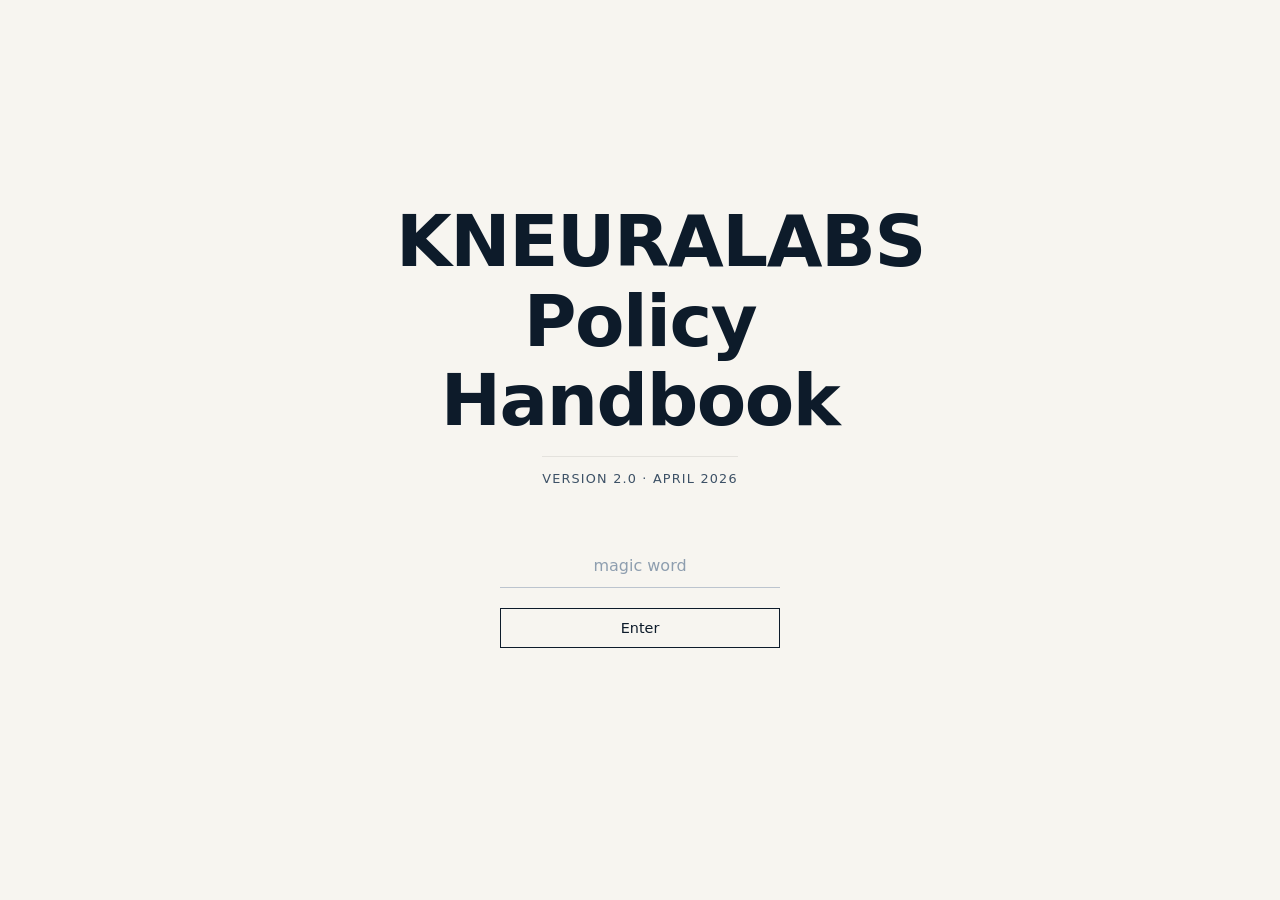
==== pages/acknowledge.html @ e29b918a "Split single HTML into separate pages - index.html: landing/auth only, redirects to pages/overview.h" ====
<!DOCTYPE html>
<html lang="en">
<head>
<meta charset="UTF-8">
<meta name="viewport" content="width=device-width,initial-scale=1,viewport-fit=cover">
<title>KNEURALABS · Acknowledge</title>
<link rel="stylesheet" href="../style.css">
</head>
<body>
<div class="wiki-app">
  <div class="wiki-sidebar" id="sidebar">
    <div class="sidebar-header">
      <h1>KNEURALABS</h1>
      <p>policy handbook</p>
    </div>
    <div class="search-area">
      <div class="search-box">
        <input type="text" id="sidebarSearch" placeholder="Search policies">
        <button id="searchBtn">Go</button>
      </div>
      <div style="text-align:right"><span id="clearSearch" class="reset-link">clear</span></div>
    </div>
    <div class="nav-menu">
      <a class="nav-item" href="overview.html">Overview</a>
      <a class="nav-item" href="hr.html">HR & People</a>
      <a class="nav-item" href="finance.html">Finance</a>
      <a class="nav-item" href="it.html">IT & Security</a>
      <a class="nav-item" href="legal.html">Legal & AI Rules</a>
      <a class="nav-item" href="conduct.html">Workplace Conduct</a>
      <a class="nav-item" href="safety.html">Safe Workplace</a>
      <a class="nav-item" href="workplace.html">Workplace & IT Rules</a>
      <a class="nav-item" href="privacy.html">Data Privacy</a>
      <a class="nav-item active" href="acknowledge.html">Acknowledge</a>
    </div>
    <div class="sidebar-ack-link">
      <a class="ack-link" id="ackLink" href="#">Acknowledge policies</a>
    </div>
    <div class="sidebar-footer">Confidential · v2.0</div>
  </div>
  <div class="wiki-main" id="mainContent" style="background-color:#0A7A50;color:#FEFEF7">
    <div class="policy-view">
      <div class="policy-title">Policy Acknowledgment</div>
            <div class="policy-id">KNL-ACK-001</div>
            <div class="policy-section-block">
              <p>You can confirm you have read and agree to all policies by using the "Acknowledge policies" link at the bottom of the sidebar.</p>
              <div class="plain-note">No button is needed here — simply click "Acknowledge policies" in the left menu to send your confirmation.</div>
              <div class="footnote">Policy version 1.0, effective April 1, 2025. Next review: April 1, 2026.</div>
            </div>
    </div>
  </div>
  <button class="menu-toggle" id="mobileMenuToggle">Menu</button>
  <button class="back2top" id="backToTop">Top</button>
</div>
<script>
  if (!sessionStorage.getItem('knl_auth')) location.href = '../index.html';
  document.getElementById('ackLink').onclick = function(e) {
    e.preventDefault();
    var s = encodeURIComponent('Policy Acknowledgment - KNEURALABS');
    var b = encodeURIComponent('I have read and understood the KNEURALABS policy handbook and agree to comply.\n\nName: [Your name]\nRole: [Your role]\nDate: ' + new Date().toLocaleDateString());
    location.href = 'mailto:hello@kneuralabs.com?subject=' + s + '&body=' + b;
  };
  document.getElementById('backToTop').onclick = function() {
    document.getElementById('mainContent').scrollTo({top:0,behavior:'smooth'});
  };
  var toggle = document.getElementById('mobileMenuToggle');
  var sidebar = document.getElementById('sidebar');
  toggle.onclick = function() { sidebar.classList.toggle('mobile-open'); };
  var searchInput = document.getElementById('sidebarSearch');
  document.getElementById('searchBtn').onclick = doSearch;
  searchInput.addEventListener('keypress', function(e) { if(e.key==='Enter') doSearch(); });
  document.getElementById('clearSearch').onclick = function() { searchInput.value=''; };
  function doSearch() {
    var q = searchInput.value.trim();
    if (!q) return;
    location.href = 'overview.html?q=' + encodeURIComponent(q);
  }
</script>
</body>
</html>
---- style.css ----
*{margin:0;padding:0;box-sizing:border-box}
body{font-family:'Inter',-apple-system,BlinkMacSystemFont,'SF Pro Text',system-ui,sans-serif;background:#fff;min-height:100vh;-webkit-font-smoothing:antialiased;line-height:1.45}
.landing-container{position:fixed;top:0;left:0;width:100%;height:100%;background:#F7F5F0;display:flex;align-items:center;justify-content:center;z-index:1000;transition:opacity .4s,visibility .4s;padding:1.5rem}
.landing-container.hidden{opacity:0;visibility:hidden;pointer-events:none}
.landing-card{max-width:520px;width:100%;text-align:center;padding:1rem}
.main-title{font-size:clamp(2.4rem,10vw,4.5rem);font-weight:620;letter-spacing:-.02em;color:#0D1B2A;line-height:1.1;margin-bottom:1rem}
.version-text{font-size:.8rem;font-weight:400;color:#3D5166;text-transform:uppercase;letter-spacing:1.2px;margin-bottom:2.5rem;border-top:1px solid rgba(0,0,0,.08);display:inline-block;padding-top:.8rem}
.magic-form{margin-top:1rem;display:flex;flex-direction:column;gap:1rem;max-width:280px;margin-left:auto;margin-right:auto;width:100%}
.magic-field{width:100%;background:transparent;border:none;border-bottom:1.5px solid #BCC4CE;padding:.75rem .3rem;font-size:1rem;font-family:inherit;outline:none;color:#0D1B2A;transition:border .15s;text-align:center}
.magic-field:focus{border-bottom-color:#0D1B2A}
.magic-field::placeholder{color:#8E9EAF;font-weight:350;text-align:center}
.magic-btn{background:transparent;border:1px solid #0D1B2A;padding:.7rem .8rem;font-size:.9rem;font-weight:520;font-family:inherit;cursor:pointer;color:#0D1B2A;margin-top:.2rem;transition:.1s;width:100%}
.magic-btn:hover{background:rgba(13,27,42,.04)}
.error-msg{font-size:.75rem;color:#C5062A;margin-top:.6rem;min-height:1.5rem;letter-spacing:.2px}
.wiki-app{display:flex;flex-direction:row;height:100vh;width:100%;overflow:hidden}
.wiki-sidebar{width:280px;background:#F7F5F0;display:flex;flex-direction:column;overflow-y:auto;border-right:1px solid rgba(0,0,0,.05)}
.sidebar-header{padding:2rem 1.5rem 1rem 1.8rem}
.sidebar-header h1{font-size:1.9rem;font-weight:620;letter-spacing:-.01em;color:#0D1B2A;margin-bottom:.3rem}
.sidebar-header p{font-size:.7rem;font-weight:400;color:#3D5166;text-transform:uppercase;letter-spacing:1px}
.search-area{padding:.6rem 1.5rem .2rem 1.8rem}
.search-box{display:flex;align-items:center;border-bottom:1px solid #CFD8E3}
.search-box input{flex:1;border:none;background:transparent;padding:.65rem 0;font-size:.9rem;font-weight:400;outline:none;font-family:inherit;color:#111}
.search-box input::placeholder{color:#8E9EAF}
.search-box button{background:none;border:none;font-size:.75rem;font-weight:520;color:#1A5F7A;cursor:pointer;padding:.4rem .2rem .4rem .9rem;font-family:inherit}
.reset-link{font-size:.65rem;color:#6C7E91;cursor:pointer;text-decoration:underline;display:inline-block;margin-top:8px;text-align:right}
.nav-menu{flex:1;padding:1.2rem .6rem .8rem 1.5rem;display:flex;flex-direction:column;gap:.3rem}
.nav-item{padding:.6rem .2rem;font-size:.95rem;font-weight:450;color:#1E2F3E;cursor:pointer;transition:.1s;letter-spacing:-.2px;border-left:2px solid transparent;text-decoration:none;display:block}
.nav-item:hover{color:#0A2F44;font-weight:520}
.nav-item.active{font-weight:650;color:#0D1B2A;border-left:2px solid #0D1B2A;padding-left:.9rem}
.sidebar-ack-link{padding:1rem 1.5rem .6rem 1.8rem;margin-top:auto;border-top:1px solid rgba(0,0,0,.05)}
.ack-link{font-size:.8rem;font-weight:480;color:#0D1B2A;text-decoration:underline;cursor:pointer}
.sidebar-footer{padding:.8rem 1.5rem 1.2rem 1.8rem;font-size:.62rem;color:#6C7E91}
.wiki-main{flex:1;overflow-y:auto;transition:background-color .2s,color .2s}
.policy-view{max-width:960px;margin:0 auto;padding:2rem 1.8rem 4rem}
.policy-title{font-size:clamp(2rem,6vw,3rem);font-weight:600;letter-spacing:-.02em;line-height:1.2;margin-bottom:.6rem}
.policy-id{font-size:.75rem;font-weight:470;font-family:monospace;text-transform:uppercase;letter-spacing:.4px;opacity:.7;display:inline-block;margin-bottom:1.6rem}
.policy-section-block p{font-size:1rem;line-height:1.55;margin:.8rem 0}
.policy-section-block ul{margin:1.2rem 0 1.5rem 1.4rem;list-style-type:disc}
.policy-section-block li{margin:1.1rem 0;line-height:1.55;font-size:.98rem}
.plain-note{margin:1.4rem 0;font-size:.95rem;border-left:2px solid currentColor;padding-left:1.2rem;opacity:.88}
.vendor-note{margin:1.6rem 0;font-size:.9rem;padding:.6rem 0 .3rem;border-top:1px solid rgba(0,0,0,.1);font-weight:450}
.footnote{font-size:.7rem;margin-top:2rem;padding-top:1rem;border-top:1px solid rgba(0,0,0,.1);opacity:.7}
.back2top{position:fixed;bottom:1.5rem;right:1.5rem;background:rgba(0,0,0,.65);backdrop-filter:blur(5px);color:#fff;border:none;font-size:.7rem;padding:.45rem .9rem;cursor:pointer;font-family:inherit;font-weight:460;z-index:99;border-radius:40px}
.menu-toggle{display:none}
@media(max-width:780px){
  .wiki-app{flex-direction:column}
  .wiki-sidebar{position:fixed;left:-280px;top:0;height:100%;transition:left .2s;z-index:100;background:#F7F5F0;width:280px}
  .wiki-sidebar.mobile-open{left:0;box-shadow:2px 0 20px rgba(0,0,0,.1)}
  .menu-toggle{display:block;position:fixed;bottom:1.2rem;left:1rem;background:#0D1B2A;color:#fff;border:none;padding:.5rem 1rem;font-size:.8rem;font-weight:500;z-index:102;cursor:pointer;border-radius:40px}
  .policy-view{padding:1.5rem 1.2rem 3rem}
  .policy-section-block li{margin:1rem 0}
  .sidebar-header h1{font-size:1.7rem}
}
@media(max-width:480px){
  .magic-field{font-size:.95rem;padding:.7rem .2rem}
  .policy-title{font-size:1.9rem}
}
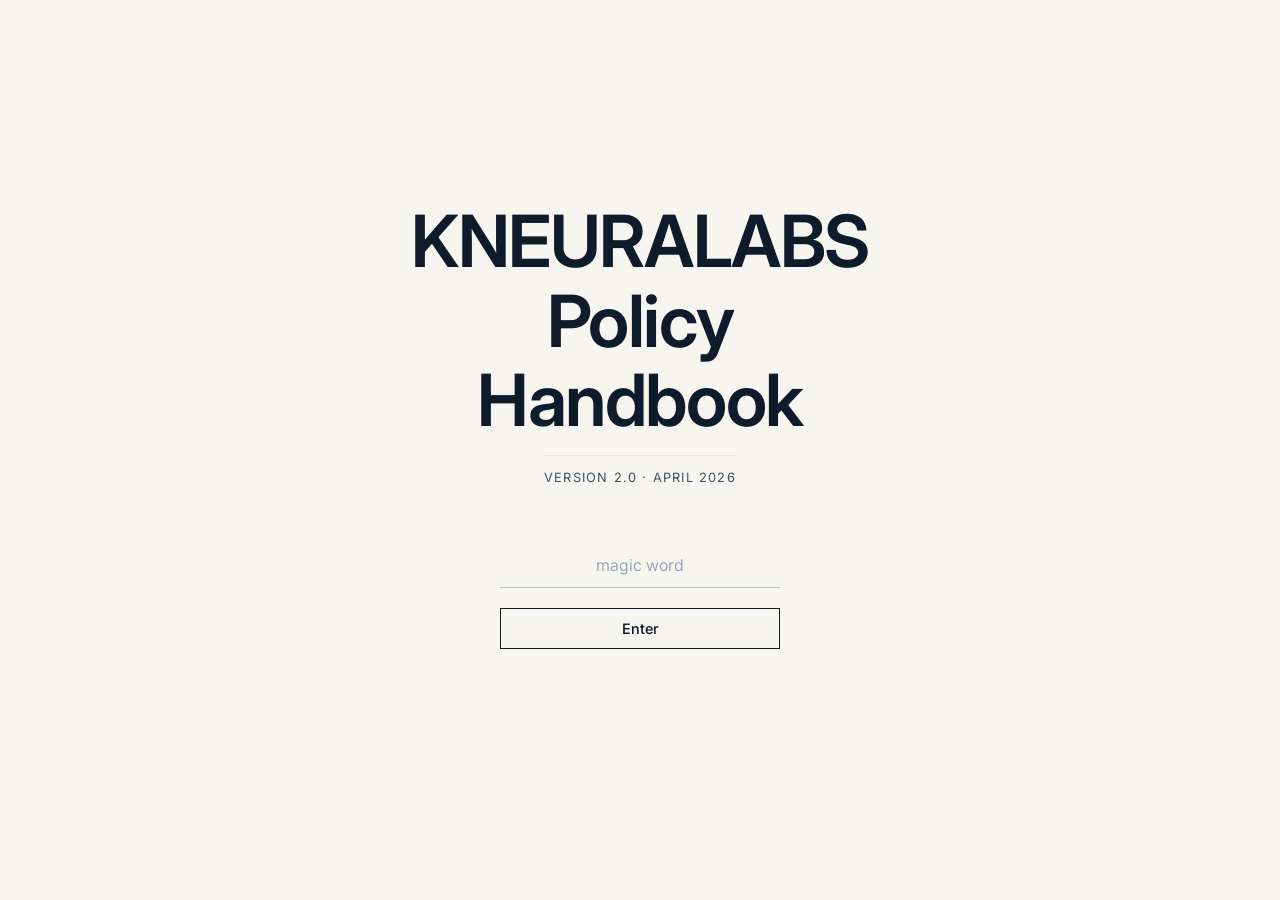
==== commit 5eb4c580: "Replace text-heavy sections with animated CSS infographics - IT: data sensitivity tier bars + incide" ====
--- a/pages/acknowledge.html
+++ b/pages/acknowledge.html
@@ -40,40 +40,68 @@
   <div class="wiki-main" id="mainContent" style="background-color:#0A7A50;color:#FEFEF7">
     <div class="policy-view">
       <div class="policy-title">Policy Acknowledgment</div>
-            <div class="policy-id">KNL-ACK-001</div>
-            <div class="policy-section-block">
-              <p>You can confirm you have read and agree to all policies by using the "Acknowledge policies" link at the bottom of the sidebar.</p>
-              <div class="plain-note">No button is needed here — simply click "Acknowledge policies" in the left menu to send your confirmation.</div>
-              <div class="footnote">Policy version 1.0, effective April 1, 2025. Next review: April 1, 2026.</div>
-            </div>
+<div class="policy-id">KNL-ACK-001 · Last reviewed April 2026</div>
+<div class="policy-section-block">
+  <p>You have reached the end of the KNEURALABS Policy Handbook. This final page explains what acknowledging the policies means, why it matters, and how to do it.</p>
+
+  <p><strong>What does "acknowledging" mean?</strong></p>
+  <ul>
+    <li>By acknowledging, you are confirming that:
+      <ul>
+        <li>You have read all the policies in this handbook.</li>
+        <li>You understand what they require of you.</li>
+        <li>You agree to follow them in your day-to-day work.</li>
+      </ul>
+    </li>
+    <li>This is not just a formality — it is a professional and in some cases legal commitment. Take it seriously.</li>
+    <li>If you have not finished reading all sections, please go back and do so before acknowledging.</li>
+  </ul>
+
+  <p><strong>What if I do not understand something?</strong></p>
+  <ul>
+    <li>That is completely normal — some policies cover complex topics.</li>
+    <li>Before acknowledging, ask your manager or the legal team to explain anything that is unclear.</li>
+    <li>Do not acknowledge policies you have not read or do not understand — it defeats the purpose.</li>
+    <li>There are no silly questions. We would rather you ask than guess.</li>
+  </ul>
+
+  <p><strong>How to send your acknowledgment</strong></p>
+  <ul>
+    <li>Click the <strong>"Acknowledge policies"</strong> link in the bottom left of the sidebar.</li>
+    <li>This will open your email app with a pre-filled message addressed to hello@kneuralabs.com.</li>
+    <li>Fill in your name and role, then send the email.</li>
+    <li>Keep a copy in your sent folder for your own records.</li>
+  </ul>
+
+  <p><strong>What happens after I acknowledge?</strong></p>
+  <ul>
+    <li>Your acknowledgment is recorded by the HR team.</li>
+    <li>You will be asked to acknowledge again each time the handbook is updated (annually, or sooner if major changes occur).</li>
+    <li>New team members must acknowledge within their first 5 working days.</li>
+  </ul>
+
+  <p><strong>Quick recap — the things that matter most</strong></p>
+  <div class="infographic">
+    <h3>The six rules to live by</h3>
+    <div class="icon-grid">
+      <div class="icon-card"><div class="ico">🔐</div><div class="ttl">Guard passwords &amp; data</div><div class="sub">Never share with unauthorised people.</div></div>
+      <div class="icon-card"><div class="ico">🤖</div><div class="ttl">Approved AI only</div><div class="sub">No client data in public AI tools.</div></div>
+      <div class="icon-card"><div class="ico">💸</div><div class="ttl">Approval before spend</div><div class="sub">Get sign-off first, always.</div></div>
+      <div class="icon-card"><div class="ico">🚨</div><div class="ttl">Report immediately</div><div class="sub">Incidents, breaches, misconduct.</div></div>
+      <div class="icon-card"><div class="ico">🤝</div><div class="ttl">Respect everyone</div><div class="sub">Zero tolerance for harassment.</div></div>
+      <div class="icon-card"><div class="ico">❓</div><div class="ttl">If in doubt, ask</div><div class="sub">Better than guessing.</div></div>
+    </div>
+  </div>
+
+  <div class="plain-note">Thank you for taking the time to read this handbook. A team that understands and follows its policies is a team that clients can trust — and a team that is safer and better to work in for everyone.</div>
+
+  <div class="footnote">Policy Handbook version 2.0 · Effective April 1, 2026 · Next review: April 1, 2027 · Questions: hello@kneuralabs.com</div>
+</div>
     </div>
   </div>
   <button class="menu-toggle" id="mobileMenuToggle">Menu</button>
   <button class="back2top" id="backToTop">Top</button>
 </div>
-<script>
-  if (!sessionStorage.getItem('knl_auth')) location.href = '../index.html';
-  document.getElementById('ackLink').onclick = function(e) {
-    e.preventDefault();
-    var s = encodeURIComponent('Policy Acknowledgment - KNEURALABS');
-    var b = encodeURIComponent('I have read and understood the KNEURALABS policy handbook and agree to comply.\n\nName: [Your name]\nRole: [Your role]\nDate: ' + new Date().toLocaleDateString());
-    location.href = 'mailto:hello@kneuralabs.com?subject=' + s + '&body=' + b;
-  };
-  document.getElementById('backToTop').onclick = function() {
-    document.getElementById('mainContent').scrollTo({top:0,behavior:'smooth'});
-  };
-  var toggle = document.getElementById('mobileMenuToggle');
-  var sidebar = document.getElementById('sidebar');
-  toggle.onclick = function() { sidebar.classList.toggle('mobile-open'); };
-  var searchInput = document.getElementById('sidebarSearch');
-  document.getElementById('searchBtn').onclick = doSearch;
-  searchInput.addEventListener('keypress', function(e) { if(e.key==='Enter') doSearch(); });
-  document.getElementById('clearSearch').onclick = function() { searchInput.value=''; };
-  function doSearch() {
-    var q = searchInput.value.trim();
-    if (!q) return;
-    location.href = 'overview.html?q=' + encodeURIComponent(q);
-  }
-</script>
+<script src="common.js"></script>
 </body>
 </html>
--- a/style.css
+++ b/style.css
@@ -1,3 +1,4 @@
+@import url('https://fonts.googleapis.com/css2?family=Inter:wght@100..900&display=swap');
 *{margin:0;padding:0;box-sizing:border-box}
 body{font-family:'Inter',-apple-system,BlinkMacSystemFont,'SF Pro Text',system-ui,sans-serif;background:#fff;min-height:100vh;-webkit-font-smoothing:antialiased;line-height:1.45}
 .landing-container{position:fixed;top:0;left:0;width:100%;height:100%;background:#F7F5F0;display:flex;align-items:center;justify-content:center;z-index:1000;transition:opacity .4s,visibility .4s;padding:1.5rem}
@@ -39,6 +40,113 @@
 .policy-section-block li{margin:1.1rem 0;line-height:1.55;font-size:.98rem}
 .plain-note{margin:1.4rem 0;font-size:.95rem;border-left:2px solid currentColor;padding-left:1.2rem;opacity:.88}
 .vendor-note{margin:1.6rem 0;font-size:.9rem;padding:.6rem 0 .3rem;border-top:1px solid rgba(0,0,0,.1);font-weight:450}
+.dos-donts{display:grid;grid-template-columns:1fr 1fr;gap:1rem;margin:2rem 0 1.6rem}
+.dos-donts .card{padding:1.1rem 1.2rem;border-radius:10px;background:rgba(255,255,255,.08);border:1px solid rgba(255,255,255,.18);backdrop-filter:blur(4px)}
+.dos-donts .card h4{font-size:.78rem;font-weight:620;text-transform:uppercase;letter-spacing:1.4px;margin-bottom:.7rem;display:flex;align-items:center;gap:.4rem}
+.dos-donts .card h4::before{content:"";display:inline-block;width:.55rem;height:.55rem;border-radius:50%}
+.dos-donts .card.do h4::before{background:#3CB371}
+.dos-donts .card.dont h4::before{background:#FF6B6B}
+.dos-donts .card ul{margin:0;list-style:none}
+.dos-donts .card li{font-size:.88rem;line-height:1.45;margin:.55rem 0;padding-left:1.1rem;position:relative;font-weight:400}
+.dos-donts .card.do li::before{content:"✓";position:absolute;left:0;color:#3CB371;font-weight:700}
+.dos-donts .card.dont li::before{content:"✕";position:absolute;left:0;color:#FF6B6B;font-weight:700}
+.wiki-main[style*="F7F5F0"] .dos-donts .card,.wiki-main[style*="FFFFFF"] .dos-donts .card{background:rgba(0,0,0,.03);border:1px solid rgba(0,0,0,.08)}
+@media(max-width:680px){.dos-donts{grid-template-columns:1fr;gap:.8rem}}
+
+/* ─── Infographics ─────────────────────────────────────────────────── */
+.infographic{margin:2rem 0;padding:1.4rem 1.2rem;border-radius:12px;background:rgba(255,255,255,.06);border:1px solid rgba(255,255,255,.14)}
+.wiki-main[style*="F7F5F0"] .infographic,.wiki-main[style*="FFFFFF"] .infographic{background:rgba(0,0,0,.03);border:1px solid rgba(0,0,0,.08)}
+.infographic h3{font-size:.78rem;font-weight:620;text-transform:uppercase;letter-spacing:1.4px;margin-bottom:1rem;opacity:.85}
+
+/* Tier bars — restricted / confidential / internal */
+.tier-bars{display:flex;flex-direction:column;gap:.6rem}
+.tier-row{display:grid;grid-template-columns:120px 1fr;gap:1rem;align-items:center}
+.tier-label{font-weight:600;font-size:.85rem;letter-spacing:.2px}
+.tier-bar{height:38px;border-radius:8px;position:relative;overflow:hidden;background:rgba(255,255,255,.08);display:flex;align-items:center;padding:0 .9rem;font-size:.82rem;font-weight:450}
+.tier-bar::before{content:"";position:absolute;left:0;top:0;height:100%;border-radius:8px;animation:tierFill 1.2s cubic-bezier(.22,1,.36,1) both}
+.tier-bar.r::before{width:100%;background:linear-gradient(90deg,#E8604C 0%,#C5062A 100%);animation-delay:.1s}
+.tier-bar.c::before{width:66%;background:linear-gradient(90deg,#E89B4C 0%,#D17A1A 100%);animation-delay:.25s}
+.tier-bar.i::before{width:33%;background:linear-gradient(90deg,#5CB39A 0%,#3CB371 100%);animation-delay:.4s}
+.tier-bar span{position:relative;z-index:2;color:#fff;text-shadow:0 1px 2px rgba(0,0,0,.3)}
+@keyframes tierFill{from{width:0}to{width:var(--w,100%)}}
+
+/* Approval steps (finance) */
+.approval-steps{display:grid;grid-template-columns:repeat(4,1fr);gap:.6rem}
+.approval-step{padding:1rem .8rem;border-radius:10px;background:rgba(255,255,255,.08);border:1px solid rgba(255,255,255,.14);text-align:center;animation:fadeUp .6s cubic-bezier(.22,1,.36,1) both}
+.wiki-main[style*="F7F5F0"] .approval-step,.wiki-main[style*="FFFFFF"] .approval-step{background:rgba(0,0,0,.04);border:1px solid rgba(0,0,0,.08)}
+.approval-step:nth-child(1){animation-delay:.05s}
+.approval-step:nth-child(2){animation-delay:.15s}
+.approval-step:nth-child(3){animation-delay:.25s}
+.approval-step:nth-child(4){animation-delay:.35s}
+.approval-step .amt{font-size:1.05rem;font-weight:650;letter-spacing:-.3px;margin-bottom:.3rem}
+.approval-step .who{font-size:.72rem;text-transform:uppercase;letter-spacing:1px;opacity:.75;font-weight:500}
+
+/* AI Act pyramid */
+.pyramid{display:flex;flex-direction:column;align-items:center;gap:.4rem;padding:.6rem 0}
+.pyramid-row{padding:.7rem 1rem;border-radius:6px;color:#fff;font-weight:500;font-size:.85rem;text-align:center;animation:fadeUp .6s cubic-bezier(.22,1,.36,1) both;text-shadow:0 1px 2px rgba(0,0,0,.25)}
+.pyramid-row .lbl{font-size:.68rem;text-transform:uppercase;letter-spacing:1.4px;opacity:.9;display:block;margin-bottom:.15rem;font-weight:600}
+.pyramid-row.lv1{width:35%;background:#C5062A;animation-delay:.05s}
+.pyramid-row.lv2{width:55%;background:#E8604C;animation-delay:.15s}
+.pyramid-row.lv3{width:75%;background:#E89B4C;animation-delay:.25s}
+.pyramid-row.lv4{width:95%;background:#3CB371;animation-delay:.35s}
+
+/* Process steps with arrows */
+.process{display:grid;grid-template-columns:repeat(4,1fr);gap:.4rem;align-items:stretch}
+.process .step{padding:1rem .8rem;border-radius:10px;background:rgba(255,255,255,.08);border:1px solid rgba(255,255,255,.14);position:relative;animation:fadeUp .55s cubic-bezier(.22,1,.36,1) both}
+.wiki-main[style*="F7F5F0"] .process .step,.wiki-main[style*="FFFFFF"] .process .step{background:rgba(0,0,0,.04);border:1px solid rgba(0,0,0,.08)}
+.process .step:nth-child(1){animation-delay:.05s}
+.process .step:nth-child(2){animation-delay:.18s}
+.process .step:nth-child(3){animation-delay:.31s}
+.process .step:nth-child(4){animation-delay:.44s}
+.process .step .num{font-size:.7rem;font-weight:650;letter-spacing:1.2px;text-transform:uppercase;opacity:.65;margin-bottom:.4rem}
+.process .step .title{font-size:.95rem;font-weight:600;margin-bottom:.3rem;letter-spacing:-.2px}
+.process .step .desc{font-size:.78rem;line-height:1.45;opacity:.85;font-weight:400}
+
+/* Icon grid */
+.icon-grid{display:grid;grid-template-columns:repeat(auto-fit,minmax(180px,1fr));gap:.8rem}
+.icon-card{padding:1.1rem 1rem;border-radius:10px;background:rgba(255,255,255,.08);border:1px solid rgba(255,255,255,.14);animation:fadeUp .55s cubic-bezier(.22,1,.36,1) both}
+.wiki-main[style*="F7F5F0"] .icon-card,.wiki-main[style*="FFFFFF"] .icon-card{background:rgba(0,0,0,.04);border:1px solid rgba(0,0,0,.08)}
+.icon-card:nth-child(1){animation-delay:.05s}
+.icon-card:nth-child(2){animation-delay:.12s}
+.icon-card:nth-child(3){animation-delay:.19s}
+.icon-card:nth-child(4){animation-delay:.26s}
+.icon-card:nth-child(5){animation-delay:.33s}
+.icon-card:nth-child(6){animation-delay:.4s}
+.icon-card .ico{font-size:1.4rem;margin-bottom:.5rem;display:inline-block;animation:floatY 3.2s ease-in-out infinite}
+.icon-card:nth-child(odd) .ico{animation-delay:.5s}
+.icon-card .ttl{font-size:.88rem;font-weight:600;margin-bottom:.25rem;letter-spacing:-.2px}
+.icon-card .sub{font-size:.78rem;line-height:1.45;opacity:.85;font-weight:400}
+@keyframes floatY{0%,100%{transform:translateY(0)}50%{transform:translateY(-4px)}}
+
+/* Timeline */
+.timeline{position:relative;padding:.4rem 0;margin:1rem 0}
+.timeline::before{content:"";position:absolute;left:14px;top:8px;bottom:8px;width:2px;background:rgba(255,255,255,.2);border-radius:2px}
+.wiki-main[style*="F7F5F0"] .timeline::before,.wiki-main[style*="FFFFFF"] .timeline::before{background:rgba(0,0,0,.15)}
+.timeline-row{display:grid;grid-template-columns:30px 1fr;gap:1rem;padding:.55rem 0;align-items:flex-start;animation:fadeInLeft .55s cubic-bezier(.22,1,.36,1) both;position:relative}
+.timeline-row:nth-child(1){animation-delay:.05s}
+.timeline-row:nth-child(2){animation-delay:.18s}
+.timeline-row:nth-child(3){animation-delay:.31s}
+.timeline-row:nth-child(4){animation-delay:.44s}
+.timeline-row:nth-child(5){animation-delay:.57s}
+.timeline-dot{width:14px;height:14px;border-radius:50%;background:currentColor;margin:5px 0 0 7px;opacity:.85;box-shadow:0 0 0 4px rgba(255,255,255,.15);position:relative;z-index:2}
+.wiki-main[style*="F7F5F0"] .timeline-dot,.wiki-main[style*="FFFFFF"] .timeline-dot{box-shadow:0 0 0 4px rgba(0,0,0,.08)}
+.timeline-text strong{font-size:.88rem;letter-spacing:-.1px;display:block;margin-bottom:.15rem}
+.timeline-text .when{font-size:.7rem;text-transform:uppercase;letter-spacing:1.1px;opacity:.7;font-weight:600;margin-bottom:.15rem;display:block}
+.timeline-text .what{font-size:.82rem;line-height:1.45;font-weight:400;opacity:.92}
+
+/* Pulse for urgent items */
+.pulse-dot{display:inline-block;width:.55rem;height:.55rem;border-radius:50%;background:#FF6B6B;margin-right:.4rem;vertical-align:middle;animation:pulse 1.6s ease-in-out infinite}
+@keyframes pulse{0%,100%{transform:scale(1);opacity:.85}50%{transform:scale(1.4);opacity:1}}
+
+@media(max-width:680px){
+  .approval-steps{grid-template-columns:repeat(2,1fr)}
+  .process{grid-template-columns:1fr 1fr}
+  .tier-row{grid-template-columns:90px 1fr;gap:.6rem}
+  .pyramid-row.lv1{width:60%}
+  .pyramid-row.lv2{width:75%}
+  .pyramid-row.lv3{width:88%}
+  .pyramid-row.lv4{width:100%}
+}
 .footnote{font-size:.7rem;margin-top:2rem;padding-top:1rem;border-top:1px solid rgba(0,0,0,.1);opacity:.7}
 .back2top{position:fixed;bottom:1.5rem;right:1.5rem;background:rgba(0,0,0,.65);backdrop-filter:blur(5px);color:#fff;border:none;font-size:.7rem;padding:.45rem .9rem;cursor:pointer;font-family:inherit;font-weight:460;z-index:99;border-radius:40px}
 .menu-toggle{display:none}
@@ -55,3 +163,70 @@
   .magic-field{font-size:.95rem;padding:.7rem .2rem}
   .policy-title{font-size:1.9rem}
 }
+
+/* ─── Keyframes ────────────────────────────────────────────────────── */
+@keyframes fadeUp{
+  from{opacity:0;transform:translateY(20px)}
+  to  {opacity:1;transform:translateY(0)}
+}
+@keyframes fadeInLeft{
+  from{opacity:0;transform:translateX(-16px)}
+  to  {opacity:1;transform:translateX(0)}
+}
+@keyframes fadeIn{
+  from{opacity:0}
+  to  {opacity:1}
+}
+@keyframes shake{
+  0%,100%{transform:translateX(0)}
+  18%    {transform:translateX(-7px)}
+  36%    {transform:translateX(7px)}
+  54%    {transform:translateX(-4px)}
+  72%    {transform:translateX(4px)}
+}
+
+/* ─── Landing page ─────────────────────────────────────────────────── */
+.landing-card{animation:fadeUp .7s cubic-bezier(.22,1,.36,1) both}
+.magic-field{transition:border-color .2s ease}
+.magic-btn{transition:background-color .15s ease,transform .1s ease,opacity .15s ease}
+.magic-btn:active{transform:scale(.97)}
+.magic-field.shake,.error-msg.shake{animation:shake .42s cubic-bezier(.22,1,.36,1)}
+
+/* ─── Sidebar entrance ─────────────────────────────────────────────── */
+.sidebar-header{animation:fadeIn .5s cubic-bezier(.22,1,.36,1) .05s both}
+.search-area{animation:fadeIn .45s cubic-bezier(.22,1,.36,1) .12s both}
+.sidebar-ack-link{animation:fadeIn .4s ease .38s both}
+.sidebar-footer{animation:fadeIn .4s ease .44s both}
+
+/* nav items — delay injected per-item by JS */
+.nav-item{
+  animation:fadeInLeft .45s cubic-bezier(.22,1,.36,1) both;
+  transition:color .18s ease,padding-left .22s cubic-bezier(.22,1,.36,1),border-left-color .2s ease,opacity .18s ease
+}
+
+/* ─── Main content entrance ────────────────────────────────────────── */
+.policy-title{animation:fadeUp .55s cubic-bezier(.22,1,.36,1) .07s both}
+.policy-id{animation:fadeUp .5s cubic-bezier(.22,1,.36,1) .15s both}
+
+/* ─── Scroll-reveal items ──────────────────────────────────────────── */
+.reveal-item{
+  opacity:0;
+  transform:translateY(16px);
+  transition:opacity .52s cubic-bezier(.22,1,.36,1),transform .52s cubic-bezier(.22,1,.36,1)
+}
+.reveal-item.revealed{opacity:1;transform:none}
+
+/* ─── Back-to-top show / hide ──────────────────────────────────────── */
+.back2top{
+  opacity:0;
+  transform:translateY(8px);
+  pointer-events:none;
+  transition:opacity .28s ease,transform .28s ease,background-color .15s ease
+}
+.back2top.visible{opacity:1;transform:none;pointer-events:auto}
+.back2top:active{transform:scale(.94)!important;transition-duration:.08s!important}
+
+/* ─── Reduced-motion respect ───────────────────────────────────────── */
+@media(prefers-reduced-motion:reduce){
+  *{animation-duration:.01ms!important;animation-delay:.01ms!important;transition-duration:.01ms!important}
+}
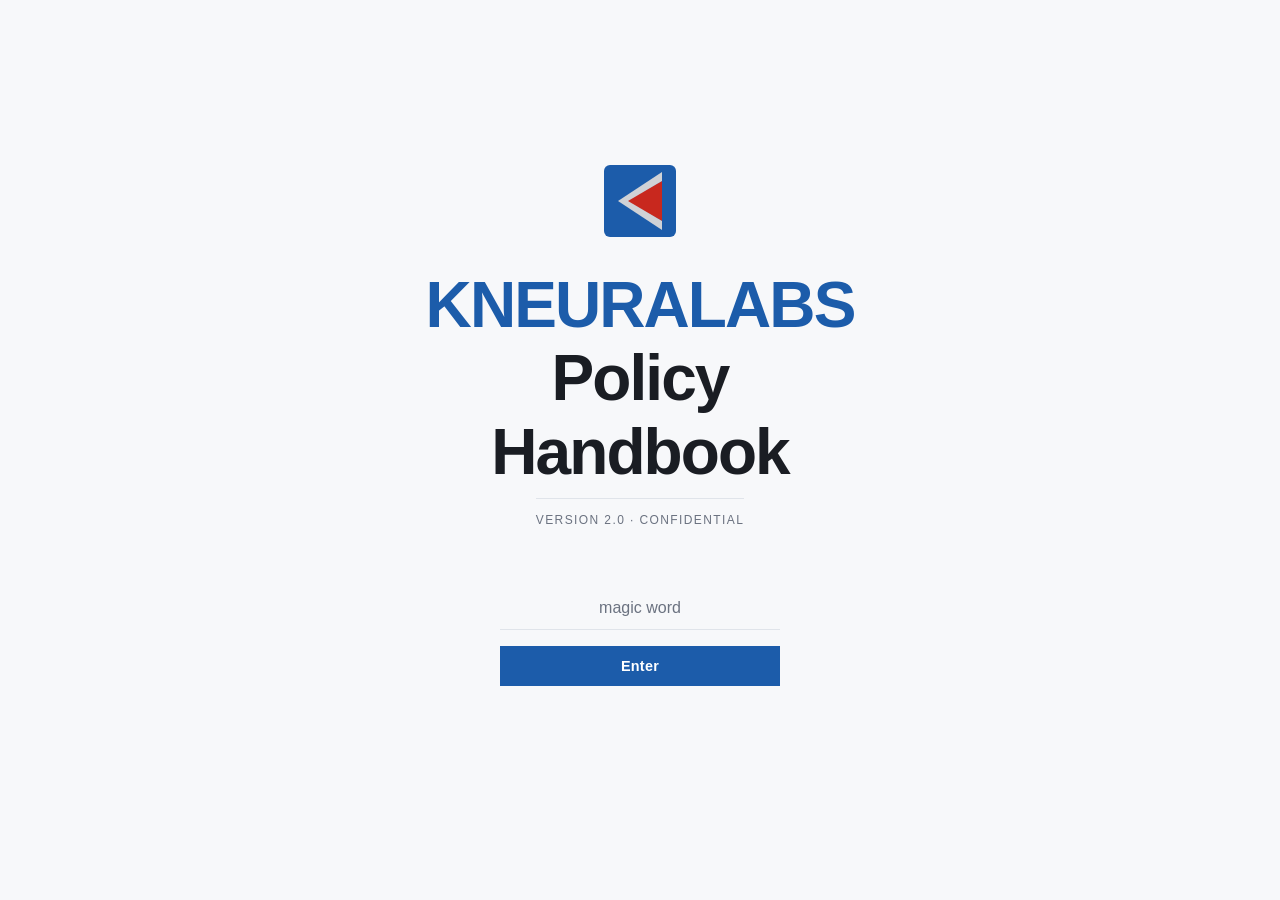
==== commit d9e1db54: "Rebrand site to KN brand guidelines v2.0 - Add favicon.svg: geometric chevron mark (Royal Blue / Pre" ====
--- a/pages/acknowledge.html
+++ b/pages/acknowledge.html
@@ -5,13 +5,28 @@
 <meta name="viewport" content="width=device-width,initial-scale=1,viewport-fit=cover">
 <title>KNEURALABS · Acknowledge</title>
 <link rel="stylesheet" href="../style.css">
+<link rel="icon" href="../favicon.svg" type="image/svg+xml">
+<meta name="description" content="KNEURALABS Policy Handbook — confidential internal document.">
+<meta property="og:title" content="KNEURALABS · Policy Handbook">
+<meta property="og:description" content="Internal policy handbook covering AI governance, HR, finance, legal, IT security, conduct, and data privacy.">
+<meta property="og:image" content="../og-image.svg">
+<meta property="og:type" content="website">
+<meta name="twitter:card" content="summary_large_image">
 </head>
 <body>
 <div class="wiki-app">
   <div class="wiki-sidebar" id="sidebar">
     <div class="sidebar-header">
-      <h1>KNEURALABS</h1>
-      <p>policy handbook</p>
+      <div class="sidebar-logo">
+        <svg viewBox="0 0 32 32" xmlns="http://www.w3.org/2000/svg" aria-label="Kneuralabs logo" role="img">
+          <rect width="32" height="32" fill="#1C5CAA" rx="3"/>
+          <polygon points="10,16 26,7 26,25" fill="#C8281E"/>
+          <polygon points="6,16 26,3 26,7 10,16" fill="#D0D2D6"/>
+          <polygon points="6,16 26,29 26,25 10,16" fill="#D0D2D6"/>
+        </svg>
+        <h1>KNEURALABS</h1>
+      </div>
+      <p>Policy Handbook</p>
     </div>
     <div class="search-area">
       <div class="search-box">
@@ -37,7 +52,7 @@
     </div>
     <div class="sidebar-footer">Confidential · v2.0</div>
   </div>
-  <div class="wiki-main" id="mainContent" style="background-color:#0A7A50;color:#FEFEF7">
+  <div class="wiki-main" id="mainContent" style="background-color:#0D2E5A;color:#F7F8FA">
     <div class="policy-view">
       <div class="policy-title">Policy Acknowledgment</div>
 <div class="policy-id">KNL-ACK-001 · Last reviewed April 2026</div>
--- a/style.css
+++ b/style.css
@@ -1,111 +1,183 @@
-@import url('https://fonts.googleapis.com/css2?family=Inter:wght@100..900&display=swap');
+/* ── Brand tokens ──────────────────────────────────────────────────── */
+:root {
+  --blue:    #1C5CAA;
+  --red:     #C8281E;
+  --silver:  #D0D2D6;
+  --navy:    #0D2E5A;
+  --sky:     #4A8BC8;
+  --canvas:  #F7F8FA;
+  --ink:     #1A1D23;
+  --slate:   #6B7280;
+  --frost:   #E0E4EA;
+  --crimson: #8B1A12;
+}
+
+@import url('https://fonts.googleapis.com/css2?family=Inter:wght@400;500;600;700&display=swap');
+
 *{margin:0;padding:0;box-sizing:border-box}
-body{font-family:'Inter',-apple-system,BlinkMacSystemFont,'SF Pro Text',system-ui,sans-serif;background:#fff;min-height:100vh;-webkit-font-smoothing:antialiased;line-height:1.45}
-.landing-container{position:fixed;top:0;left:0;width:100%;height:100%;background:#F7F5F0;display:flex;align-items:center;justify-content:center;z-index:1000;transition:opacity .4s,visibility .4s;padding:1.5rem}
+body{font-family:'Inter','Aptos Display',sans-serif;background:var(--canvas);min-height:100vh;-webkit-font-smoothing:antialiased;line-height:1.6;color:var(--ink)}
+
+/* ── Landing page ─────────────────────────────────────────────────── */
+.landing-container{
+  position:fixed;top:0;left:0;width:100%;height:100%;
+  background:var(--canvas);display:flex;align-items:center;justify-content:center;
+  z-index:1000;transition:opacity .4s,visibility .4s;padding:1.5rem
+}
 .landing-container.hidden{opacity:0;visibility:hidden;pointer-events:none}
 .landing-card{max-width:520px;width:100%;text-align:center;padding:1rem}
-.main-title{font-size:clamp(2.4rem,10vw,4.5rem);font-weight:620;letter-spacing:-.02em;color:#0D1B2A;line-height:1.1;margin-bottom:1rem}
-.version-text{font-size:.8rem;font-weight:400;color:#3D5166;text-transform:uppercase;letter-spacing:1.2px;margin-bottom:2.5rem;border-top:1px solid rgba(0,0,0,.08);display:inline-block;padding-top:.8rem}
+
+/* Logo mark on landing */
+.kn-mark{margin:0 auto 2rem;width:72px;height:72px;display:block}
+
+.main-title{font-size:clamp(2.2rem,9vw,4rem);font-weight:700;letter-spacing:-.03em;color:var(--ink);line-height:1.15;margin-bottom:.5rem}
+.main-title span{color:var(--blue)}
+.version-text{font-size:.75rem;font-weight:400;color:var(--slate);text-transform:uppercase;letter-spacing:1.4px;margin-bottom:2.5rem;border-top:1px solid var(--frost);display:inline-block;padding-top:.8rem}
+
 .magic-form{margin-top:1rem;display:flex;flex-direction:column;gap:1rem;max-width:280px;margin-left:auto;margin-right:auto;width:100%}
-.magic-field{width:100%;background:transparent;border:none;border-bottom:1.5px solid #BCC4CE;padding:.75rem .3rem;font-size:1rem;font-family:inherit;outline:none;color:#0D1B2A;transition:border .15s;text-align:center}
-.magic-field:focus{border-bottom-color:#0D1B2A}
-.magic-field::placeholder{color:#8E9EAF;font-weight:350;text-align:center}
-.magic-btn{background:transparent;border:1px solid #0D1B2A;padding:.7rem .8rem;font-size:.9rem;font-weight:520;font-family:inherit;cursor:pointer;color:#0D1B2A;margin-top:.2rem;transition:.1s;width:100%}
-.magic-btn:hover{background:rgba(13,27,42,.04)}
-.error-msg{font-size:.75rem;color:#C5062A;margin-top:.6rem;min-height:1.5rem;letter-spacing:.2px}
+.magic-field{
+  width:100%;background:transparent;border:none;border-bottom:1.5px solid var(--frost);
+  padding:.75rem .3rem;font-size:1rem;font-family:inherit;outline:none;
+  color:var(--ink);transition:border-color .2s ease;text-align:center
+}
+.magic-field:focus{border-bottom-color:var(--blue)}
+.magic-field::placeholder{color:var(--slate);font-weight:400;text-align:center}
+.magic-btn{
+  background:var(--blue);border:none;padding:.75rem .8rem;font-size:.9rem;
+  font-weight:600;font-family:inherit;cursor:pointer;color:#fff;
+  transition:background-color .2s ease,transform .1s ease;width:100%;letter-spacing:.02em
+}
+.magic-btn:hover{background:var(--navy)}
+.magic-btn:active{transform:scale(.97)}
+.error-msg{font-size:.75rem;color:var(--red);margin-top:.6rem;min-height:1.5rem;letter-spacing:.2px}
+
+/* ── Wiki app shell ───────────────────────────────────────────────── */
 .wiki-app{display:flex;flex-direction:row;height:100vh;width:100%;overflow:hidden}
-.wiki-sidebar{width:280px;background:#F7F5F0;display:flex;flex-direction:column;overflow-y:auto;border-right:1px solid rgba(0,0,0,.05)}
+
+/* ── Sidebar ──────────────────────────────────────────────────────── */
+.wiki-sidebar{
+  width:280px;background:var(--canvas);display:flex;flex-direction:column;
+  overflow-y:auto;border-right:1px solid var(--frost);flex-shrink:0
+}
 .sidebar-header{padding:2rem 1.5rem 1rem 1.8rem}
-.sidebar-header h1{font-size:1.9rem;font-weight:620;letter-spacing:-.01em;color:#0D1B2A;margin-bottom:.3rem}
-.sidebar-header p{font-size:.7rem;font-weight:400;color:#3D5166;text-transform:uppercase;letter-spacing:1px}
+.sidebar-logo{display:flex;align-items:center;gap:.75rem;margin-bottom:.4rem}
+.sidebar-logo svg{width:36px;height:36px;flex-shrink:0}
+.sidebar-header h1{font-size:1.1rem;font-weight:700;letter-spacing:.04em;color:var(--ink)}
+.sidebar-header p{font-size:.68rem;font-weight:400;color:var(--slate);text-transform:uppercase;letter-spacing:1.2px}
+
 .search-area{padding:.6rem 1.5rem .2rem 1.8rem}
-.search-box{display:flex;align-items:center;border-bottom:1px solid #CFD8E3}
-.search-box input{flex:1;border:none;background:transparent;padding:.65rem 0;font-size:.9rem;font-weight:400;outline:none;font-family:inherit;color:#111}
-.search-box input::placeholder{color:#8E9EAF}
-.search-box button{background:none;border:none;font-size:.75rem;font-weight:520;color:#1A5F7A;cursor:pointer;padding:.4rem .2rem .4rem .9rem;font-family:inherit}
-.reset-link{font-size:.65rem;color:#6C7E91;cursor:pointer;text-decoration:underline;display:inline-block;margin-top:8px;text-align:right}
-.nav-menu{flex:1;padding:1.2rem .6rem .8rem 1.5rem;display:flex;flex-direction:column;gap:.3rem}
-.nav-item{padding:.6rem .2rem;font-size:.95rem;font-weight:450;color:#1E2F3E;cursor:pointer;transition:.1s;letter-spacing:-.2px;border-left:2px solid transparent;text-decoration:none;display:block}
-.nav-item:hover{color:#0A2F44;font-weight:520}
-.nav-item.active{font-weight:650;color:#0D1B2A;border-left:2px solid #0D1B2A;padding-left:.9rem}
-.sidebar-ack-link{padding:1rem 1.5rem .6rem 1.8rem;margin-top:auto;border-top:1px solid rgba(0,0,0,.05)}
-.ack-link{font-size:.8rem;font-weight:480;color:#0D1B2A;text-decoration:underline;cursor:pointer}
-.sidebar-footer{padding:.8rem 1.5rem 1.2rem 1.8rem;font-size:.62rem;color:#6C7E91}
+.search-box{display:flex;align-items:center;border-bottom:1px solid var(--frost)}
+.search-box input{flex:1;border:none;background:transparent;padding:.65rem 0;font-size:.88rem;font-weight:400;outline:none;font-family:inherit;color:var(--ink)}
+.search-box input::placeholder{color:var(--slate)}
+.search-box button{
+  background:none;border:none;font-size:.75rem;font-weight:600;color:var(--blue);
+  cursor:pointer;padding:.4rem .2rem .4rem .9rem;font-family:inherit;
+  transition:color .15s ease
+}
+.search-box button:hover{color:var(--navy)}
+.reset-link{font-size:.65rem;color:var(--slate);cursor:pointer;text-decoration:underline;display:inline-block;margin-top:8px;text-align:right}
+
+.nav-menu{flex:1;padding:1.2rem .6rem .8rem 1.5rem;display:flex;flex-direction:column;gap:.2rem}
+.nav-item{
+  padding:.55rem .5rem;font-size:.92rem;font-weight:400;color:var(--ink);cursor:pointer;
+  letter-spacing:-.1px;border-left:2px solid transparent;text-decoration:none;display:block;
+  transition:color .18s ease,padding-left .2s cubic-bezier(.22,1,.36,1),border-left-color .18s ease;
+  animation:fadeInLeft .45s cubic-bezier(.22,1,.36,1) both
+}
+.nav-item:hover{color:var(--blue)}
+.nav-item.active{font-weight:600;color:var(--blue);border-left-color:var(--blue);padding-left:.9rem}
+
+.sidebar-ack-link{padding:1rem 1.5rem .6rem 1.8rem;margin-top:auto;border-top:1px solid var(--frost);animation:fadeIn .4s ease .38s both}
+.ack-link{font-size:.82rem;font-weight:600;color:var(--blue);text-decoration:none;cursor:pointer;transition:color .15s ease}
+.ack-link:hover{color:var(--navy)}
+.sidebar-footer{padding:.8rem 1.5rem 1.2rem 1.8rem;font-size:.62rem;color:var(--slate);animation:fadeIn .4s ease .44s both}
+
+/* ── Main content area ────────────────────────────────────────────── */
 .wiki-main{flex:1;overflow-y:auto;transition:background-color .2s,color .2s}
-.policy-view{max-width:960px;margin:0 auto;padding:2rem 1.8rem 4rem}
-.policy-title{font-size:clamp(2rem,6vw,3rem);font-weight:600;letter-spacing:-.02em;line-height:1.2;margin-bottom:.6rem}
-.policy-id{font-size:.75rem;font-weight:470;font-family:monospace;text-transform:uppercase;letter-spacing:.4px;opacity:.7;display:inline-block;margin-bottom:1.6rem}
-.policy-section-block p{font-size:1rem;line-height:1.55;margin:.8rem 0}
-.policy-section-block ul{margin:1.2rem 0 1.5rem 1.4rem;list-style-type:disc}
-.policy-section-block li{margin:1.1rem 0;line-height:1.55;font-size:.98rem}
-.plain-note{margin:1.4rem 0;font-size:.95rem;border-left:2px solid currentColor;padding-left:1.2rem;opacity:.88}
-.vendor-note{margin:1.6rem 0;font-size:.9rem;padding:.6rem 0 .3rem;border-top:1px solid rgba(0,0,0,.1);font-weight:450}
+.policy-view{max-width:860px;margin:0 auto;padding:3rem 2.5rem 5rem}
+
+.policy-title{font-size:clamp(1.9rem,5vw,2.75rem);font-weight:700;letter-spacing:-.02em;line-height:1.2;margin-bottom:.5rem;animation:fadeUp .55s cubic-bezier(.22,1,.36,1) .07s both}
+.policy-id{font-size:.72rem;font-weight:400;font-family:'Courier New',monospace;text-transform:uppercase;letter-spacing:.5px;opacity:.65;display:inline-block;margin-bottom:2rem;animation:fadeUp .5s cubic-bezier(.22,1,.36,1) .15s both}
+
+.policy-section-block p{font-size:1rem;line-height:1.65;margin:.85rem 0;max-width:72ch}
+.policy-section-block ul{margin:1.2rem 0 1.5rem 1.6rem;list-style-type:disc}
+.policy-section-block li{margin:1rem 0;line-height:1.6;font-size:.97rem}
+.policy-section-block ul ul{margin:.4rem 0 .4rem 1.2rem}
+
+/* ── Block components ─────────────────────────────────────────────── */
+.plain-note{
+  margin:1.6rem 0;font-size:.95rem;border-left:3px solid var(--blue);
+  padding:.6rem 0 .6rem 1.2rem;opacity:.92;background:rgba(28,92,170,.08);
+  border-radius:0 4px 4px 0
+}
+.vendor-note{margin:1.6rem 0;font-size:.9rem;padding:.7rem 0 .4rem;border-top:1px solid rgba(255,255,255,.12);font-weight:500}
+
+/* ── Dos & Don'ts ────────────────────────────────────────────────── */
 .dos-donts{display:grid;grid-template-columns:1fr 1fr;gap:1rem;margin:2rem 0 1.6rem}
-.dos-donts .card{padding:1.1rem 1.2rem;border-radius:10px;background:rgba(255,255,255,.08);border:1px solid rgba(255,255,255,.18);backdrop-filter:blur(4px)}
-.dos-donts .card h4{font-size:.78rem;font-weight:620;text-transform:uppercase;letter-spacing:1.4px;margin-bottom:.7rem;display:flex;align-items:center;gap:.4rem}
-.dos-donts .card h4::before{content:"";display:inline-block;width:.55rem;height:.55rem;border-radius:50%}
+.dos-donts .card{
+  padding:1.2rem 1.3rem;border-radius:8px;
+  background:rgba(255,255,255,.06);border:1px solid rgba(255,255,255,.12)
+}
+.dos-donts .card h4{font-size:.72rem;font-weight:700;text-transform:uppercase;letter-spacing:1.6px;margin-bottom:.8rem;display:flex;align-items:center;gap:.4rem}
+.dos-donts .card h4::before{content:"";display:inline-block;width:.5rem;height:.5rem;border-radius:50%}
 .dos-donts .card.do h4::before{background:#3CB371}
-.dos-donts .card.dont h4::before{background:#FF6B6B}
+.dos-donts .card.dont h4::before{background:var(--red)}
 .dos-donts .card ul{margin:0;list-style:none}
-.dos-donts .card li{font-size:.88rem;line-height:1.45;margin:.55rem 0;padding-left:1.1rem;position:relative;font-weight:400}
+.dos-donts .card li{font-size:.88rem;line-height:1.5;margin:.5rem 0;padding-left:1.2rem;position:relative}
 .dos-donts .card.do li::before{content:"✓";position:absolute;left:0;color:#3CB371;font-weight:700}
-.dos-donts .card.dont li::before{content:"✕";position:absolute;left:0;color:#FF6B6B;font-weight:700}
-.wiki-main[style*="F7F5F0"] .dos-donts .card,.wiki-main[style*="FFFFFF"] .dos-donts .card{background:rgba(0,0,0,.03);border:1px solid rgba(0,0,0,.08)}
-@media(max-width:680px){.dos-donts{grid-template-columns:1fr;gap:.8rem}}
-
-/* ─── Infographics ─────────────────────────────────────────────────── */
-.infographic{margin:2rem 0;padding:1.4rem 1.2rem;border-radius:12px;background:rgba(255,255,255,.06);border:1px solid rgba(255,255,255,.14)}
-.wiki-main[style*="F7F5F0"] .infographic,.wiki-main[style*="FFFFFF"] .infographic{background:rgba(0,0,0,.03);border:1px solid rgba(0,0,0,.08)}
-.infographic h3{font-size:.78rem;font-weight:620;text-transform:uppercase;letter-spacing:1.4px;margin-bottom:1rem;opacity:.85}
-
-/* Tier bars — restricted / confidential / internal */
+.dos-donts .card.dont li::before{content:"✕";position:absolute;left:0;color:var(--red);font-weight:700}
+
+/* ── Infographics ─────────────────────────────────────────────────── */
+.infographic{
+  margin:2rem 0;padding:1.5rem 1.3rem;border-radius:10px;
+  background:rgba(255,255,255,.06);border:1px solid rgba(255,255,255,.12)
+}
+.infographic h3{font-size:.72rem;font-weight:700;text-transform:uppercase;letter-spacing:1.6px;margin-bottom:1.1rem;opacity:.8}
+
+/* Tier bars */
 .tier-bars{display:flex;flex-direction:column;gap:.6rem}
 .tier-row{display:grid;grid-template-columns:120px 1fr;gap:1rem;align-items:center}
 .tier-label{font-weight:600;font-size:.85rem;letter-spacing:.2px}
-.tier-bar{height:38px;border-radius:8px;position:relative;overflow:hidden;background:rgba(255,255,255,.08);display:flex;align-items:center;padding:0 .9rem;font-size:.82rem;font-weight:450}
-.tier-bar::before{content:"";position:absolute;left:0;top:0;height:100%;border-radius:8px;animation:tierFill 1.2s cubic-bezier(.22,1,.36,1) both}
-.tier-bar.r::before{width:100%;background:linear-gradient(90deg,#E8604C 0%,#C5062A 100%);animation-delay:.1s}
+.tier-bar{height:38px;border-radius:6px;position:relative;overflow:hidden;background:rgba(255,255,255,.06);display:flex;align-items:center;padding:0 .9rem;font-size:.82rem;font-weight:400}
+.tier-bar::before{content:"";position:absolute;left:0;top:0;height:100%;border-radius:6px;animation:tierFill 1.2s cubic-bezier(.22,1,.36,1) both}
+.tier-bar.r::before{width:100%;background:linear-gradient(90deg,var(--red) 0%,var(--crimson) 100%);animation-delay:.1s}
 .tier-bar.c::before{width:66%;background:linear-gradient(90deg,#E89B4C 0%,#D17A1A 100%);animation-delay:.25s}
 .tier-bar.i::before{width:33%;background:linear-gradient(90deg,#5CB39A 0%,#3CB371 100%);animation-delay:.4s}
 .tier-bar span{position:relative;z-index:2;color:#fff;text-shadow:0 1px 2px rgba(0,0,0,.3)}
 @keyframes tierFill{from{width:0}to{width:var(--w,100%)}}
 
-/* Approval steps (finance) */
+/* Approval steps */
 .approval-steps{display:grid;grid-template-columns:repeat(4,1fr);gap:.6rem}
-.approval-step{padding:1rem .8rem;border-radius:10px;background:rgba(255,255,255,.08);border:1px solid rgba(255,255,255,.14);text-align:center;animation:fadeUp .6s cubic-bezier(.22,1,.36,1) both}
-.wiki-main[style*="F7F5F0"] .approval-step,.wiki-main[style*="FFFFFF"] .approval-step{background:rgba(0,0,0,.04);border:1px solid rgba(0,0,0,.08)}
+.approval-step{padding:1rem .8rem;border-radius:8px;background:rgba(255,255,255,.06);border:1px solid rgba(255,255,255,.12);text-align:center;animation:fadeUp .6s cubic-bezier(.22,1,.36,1) both}
 .approval-step:nth-child(1){animation-delay:.05s}
 .approval-step:nth-child(2){animation-delay:.15s}
 .approval-step:nth-child(3){animation-delay:.25s}
 .approval-step:nth-child(4){animation-delay:.35s}
-.approval-step .amt{font-size:1.05rem;font-weight:650;letter-spacing:-.3px;margin-bottom:.3rem}
+.approval-step .amt{font-size:1.05rem;font-weight:700;letter-spacing:-.3px;margin-bottom:.3rem}
 .approval-step .who{font-size:.72rem;text-transform:uppercase;letter-spacing:1px;opacity:.75;font-weight:500}
 
 /* AI Act pyramid */
 .pyramid{display:flex;flex-direction:column;align-items:center;gap:.4rem;padding:.6rem 0}
 .pyramid-row{padding:.7rem 1rem;border-radius:6px;color:#fff;font-weight:500;font-size:.85rem;text-align:center;animation:fadeUp .6s cubic-bezier(.22,1,.36,1) both;text-shadow:0 1px 2px rgba(0,0,0,.25)}
 .pyramid-row .lbl{font-size:.68rem;text-transform:uppercase;letter-spacing:1.4px;opacity:.9;display:block;margin-bottom:.15rem;font-weight:600}
-.pyramid-row.lv1{width:35%;background:#C5062A;animation-delay:.05s}
+.pyramid-row.lv1{width:35%;background:var(--red);animation-delay:.05s}
 .pyramid-row.lv2{width:55%;background:#E8604C;animation-delay:.15s}
 .pyramid-row.lv3{width:75%;background:#E89B4C;animation-delay:.25s}
 .pyramid-row.lv4{width:95%;background:#3CB371;animation-delay:.35s}
 
-/* Process steps with arrows */
+/* Process steps */
 .process{display:grid;grid-template-columns:repeat(4,1fr);gap:.4rem;align-items:stretch}
-.process .step{padding:1rem .8rem;border-radius:10px;background:rgba(255,255,255,.08);border:1px solid rgba(255,255,255,.14);position:relative;animation:fadeUp .55s cubic-bezier(.22,1,.36,1) both}
-.wiki-main[style*="F7F5F0"] .process .step,.wiki-main[style*="FFFFFF"] .process .step{background:rgba(0,0,0,.04);border:1px solid rgba(0,0,0,.08)}
+.process .step{padding:1rem .8rem;border-radius:8px;background:rgba(255,255,255,.06);border:1px solid rgba(255,255,255,.12);animation:fadeUp .55s cubic-bezier(.22,1,.36,1) both}
 .process .step:nth-child(1){animation-delay:.05s}
 .process .step:nth-child(2){animation-delay:.18s}
 .process .step:nth-child(3){animation-delay:.31s}
 .process .step:nth-child(4){animation-delay:.44s}
-.process .step .num{font-size:.7rem;font-weight:650;letter-spacing:1.2px;text-transform:uppercase;opacity:.65;margin-bottom:.4rem}
-.process .step .title{font-size:.95rem;font-weight:600;margin-bottom:.3rem;letter-spacing:-.2px}
-.process .step .desc{font-size:.78rem;line-height:1.45;opacity:.85;font-weight:400}
+.process .step .num{font-size:.68rem;font-weight:700;letter-spacing:1.2px;text-transform:uppercase;opacity:.6;margin-bottom:.4rem}
+.process .step .title{font-size:.95rem;font-weight:600;margin-bottom:.3rem}
+.process .step .desc{font-size:.78rem;line-height:1.5;opacity:.85}
 
 /* Icon grid */
-.icon-grid{display:grid;grid-template-columns:repeat(auto-fit,minmax(180px,1fr));gap:.8rem}
-.icon-card{padding:1.1rem 1rem;border-radius:10px;background:rgba(255,255,255,.08);border:1px solid rgba(255,255,255,.14);animation:fadeUp .55s cubic-bezier(.22,1,.36,1) both}
-.wiki-main[style*="F7F5F0"] .icon-card,.wiki-main[style*="FFFFFF"] .icon-card{background:rgba(0,0,0,.04);border:1px solid rgba(0,0,0,.08)}
+.icon-grid{display:grid;grid-template-columns:repeat(auto-fit,minmax(160px,1fr));gap:.8rem}
+.icon-card{padding:1.1rem 1rem;border-radius:8px;background:rgba(255,255,255,.06);border:1px solid rgba(255,255,255,.12);animation:fadeUp .55s cubic-bezier(.22,1,.36,1) both}
 .icon-card:nth-child(1){animation-delay:.05s}
 .icon-card:nth-child(2){animation-delay:.12s}
 .icon-card:nth-child(3){animation-delay:.19s}
@@ -114,119 +186,117 @@
 .icon-card:nth-child(6){animation-delay:.4s}
 .icon-card .ico{font-size:1.4rem;margin-bottom:.5rem;display:inline-block;animation:floatY 3.2s ease-in-out infinite}
 .icon-card:nth-child(odd) .ico{animation-delay:.5s}
-.icon-card .ttl{font-size:.88rem;font-weight:600;margin-bottom:.25rem;letter-spacing:-.2px}
-.icon-card .sub{font-size:.78rem;line-height:1.45;opacity:.85;font-weight:400}
+.icon-card .ttl{font-size:.88rem;font-weight:600;margin-bottom:.25rem}
+.icon-card .sub{font-size:.78rem;line-height:1.5;opacity:.82}
 @keyframes floatY{0%,100%{transform:translateY(0)}50%{transform:translateY(-4px)}}
 
 /* Timeline */
 .timeline{position:relative;padding:.4rem 0;margin:1rem 0}
 .timeline::before{content:"";position:absolute;left:14px;top:8px;bottom:8px;width:2px;background:rgba(255,255,255,.2);border-radius:2px}
-.wiki-main[style*="F7F5F0"] .timeline::before,.wiki-main[style*="FFFFFF"] .timeline::before{background:rgba(0,0,0,.15)}
 .timeline-row{display:grid;grid-template-columns:30px 1fr;gap:1rem;padding:.55rem 0;align-items:flex-start;animation:fadeInLeft .55s cubic-bezier(.22,1,.36,1) both;position:relative}
 .timeline-row:nth-child(1){animation-delay:.05s}
 .timeline-row:nth-child(2){animation-delay:.18s}
 .timeline-row:nth-child(3){animation-delay:.31s}
 .timeline-row:nth-child(4){animation-delay:.44s}
 .timeline-row:nth-child(5){animation-delay:.57s}
-.timeline-dot{width:14px;height:14px;border-radius:50%;background:currentColor;margin:5px 0 0 7px;opacity:.85;box-shadow:0 0 0 4px rgba(255,255,255,.15);position:relative;z-index:2}
-.wiki-main[style*="F7F5F0"] .timeline-dot,.wiki-main[style*="FFFFFF"] .timeline-dot{box-shadow:0 0 0 4px rgba(0,0,0,.08)}
+.timeline-dot{width:14px;height:14px;border-radius:50%;background:currentColor;margin:5px 0 0 7px;opacity:.85;box-shadow:0 0 0 4px rgba(255,255,255,.12);position:relative;z-index:2}
 .timeline-text strong{font-size:.88rem;letter-spacing:-.1px;display:block;margin-bottom:.15rem}
 .timeline-text .when{font-size:.7rem;text-transform:uppercase;letter-spacing:1.1px;opacity:.7;font-weight:600;margin-bottom:.15rem;display:block}
-.timeline-text .what{font-size:.82rem;line-height:1.45;font-weight:400;opacity:.92}
-
-/* Pulse for urgent items */
-.pulse-dot{display:inline-block;width:.55rem;height:.55rem;border-radius:50%;background:#FF6B6B;margin-right:.4rem;vertical-align:middle;animation:pulse 1.6s ease-in-out infinite}
+.timeline-text .what{font-size:.82rem;line-height:1.5;font-weight:400;opacity:.92}
+
+/* Pulse dot */
+.pulse-dot{display:inline-block;width:.55rem;height:.55rem;border-radius:50%;background:var(--red);margin-right:.4rem;vertical-align:middle;animation:pulse 1.6s ease-in-out infinite}
 @keyframes pulse{0%,100%{transform:scale(1);opacity:.85}50%{transform:scale(1.4);opacity:1}}
 
-@media(max-width:680px){
+.footnote{font-size:.7rem;margin-top:2.5rem;padding-top:1rem;border-top:1px solid rgba(255,255,255,.1);opacity:.65}
+
+/* ── Back-to-top ─────────────────────────────────────────────────── */
+.back2top{
+  position:fixed;bottom:1.5rem;right:1.5rem;background:var(--navy);color:#fff;
+  border:none;font-size:.72rem;padding:.45rem .9rem;cursor:pointer;
+  font-family:inherit;font-weight:500;z-index:99;border-radius:40px;
+  opacity:0;transform:translateY(8px);pointer-events:none;
+  transition:opacity .28s ease,transform .28s ease,background-color .15s ease
+}
+.back2top.visible{opacity:1;transform:none;pointer-events:auto}
+.back2top:hover{background:var(--blue)}
+.back2top:active{transform:scale(.94)!important;transition-duration:.08s!important}
+
+/* ── Mobile menu toggle ───────────────────────────────────────────── */
+.menu-toggle{display:none}
+
+/* ── Keyframes ───────────────────────────────────────────────────── */
+@keyframes fadeUp{from{opacity:0;transform:translateY(16px)}to{opacity:1;transform:translateY(0)}}
+@keyframes fadeInLeft{from{opacity:0;transform:translateX(-14px)}to{opacity:1;transform:translateX(0)}}
+@keyframes fadeIn{from{opacity:0}to{opacity:1}}
+@keyframes shake{0%,100%{transform:translateX(0)}18%{transform:translateX(-7px)}36%{transform:translateX(7px)}54%{transform:translateX(-4px)}72%{transform:translateX(4px)}}
+
+/* ── Landing animations ──────────────────────────────────────────── */
+.landing-card{animation:fadeUp .7s cubic-bezier(.22,1,.36,1) both}
+.magic-field.shake,.error-msg.shake{animation:shake .42s cubic-bezier(.22,1,.36,1)}
+
+/* ── Sidebar animations ──────────────────────────────────────────── */
+.sidebar-header{animation:fadeIn .5s cubic-bezier(.22,1,.36,1) .05s both}
+.search-area{animation:fadeIn .45s cubic-bezier(.22,1,.36,1) .12s both}
+
+/* ── Content entrance ─────────────────────────────────────────────── */
+.reveal-item{opacity:0;transform:translateY(14px);transition:opacity .5s cubic-bezier(.22,1,.36,1),transform .5s cubic-bezier(.22,1,.36,1)}
+.reveal-item.revealed{opacity:1;transform:none}
+
+/* ── Responsive ──────────────────────────────────────────────────── */
+/* Tablet portrait (768–1023px): 2-col cards */
+@media(max-width:1023px) and (min-width:768px){
   .approval-steps{grid-template-columns:repeat(2,1fr)}
   .process{grid-template-columns:1fr 1fr}
+}
+
+/* Mobile + tablet: sidebar becomes drawer */
+@media(max-width:767px){
+  .wiki-app{flex-direction:column}
+  .wiki-sidebar{
+    position:fixed;left:-290px;top:0;height:100%;transition:left .22s cubic-bezier(.22,1,.36,1);
+    z-index:100;width:280px;box-shadow:none
+  }
+  .wiki-sidebar.mobile-open{left:0;box-shadow:4px 0 24px rgba(0,0,0,.18)}
+  .menu-toggle{
+    display:block;position:fixed;bottom:1.2rem;left:1rem;background:var(--blue);
+    color:#fff;border:none;padding:.55rem 1.2rem;font-size:.8rem;font-weight:600;
+    z-index:102;cursor:pointer;border-radius:40px;font-family:inherit;
+    transition:background-color .15s ease
+  }
+  .menu-toggle:hover{background:var(--navy)}
+  .policy-view{padding:2rem 1.25rem 4rem}
+  .approval-steps{grid-template-columns:repeat(2,1fr)}
+  .process{grid-template-columns:1fr 1fr}
+  .dos-donts{grid-template-columns:1fr;gap:.75rem}
   .tier-row{grid-template-columns:90px 1fr;gap:.6rem}
   .pyramid-row.lv1{width:60%}
   .pyramid-row.lv2{width:75%}
   .pyramid-row.lv3{width:88%}
   .pyramid-row.lv4{width:100%}
 }
-.footnote{font-size:.7rem;margin-top:2rem;padding-top:1rem;border-top:1px solid rgba(0,0,0,.1);opacity:.7}
-.back2top{position:fixed;bottom:1.5rem;right:1.5rem;background:rgba(0,0,0,.65);backdrop-filter:blur(5px);color:#fff;border:none;font-size:.7rem;padding:.45rem .9rem;cursor:pointer;font-family:inherit;font-weight:460;z-index:99;border-radius:40px}
-.menu-toggle{display:none}
-@media(max-width:780px){
-  .wiki-app{flex-direction:column}
-  .wiki-sidebar{position:fixed;left:-280px;top:0;height:100%;transition:left .2s;z-index:100;background:#F7F5F0;width:280px}
-  .wiki-sidebar.mobile-open{left:0;box-shadow:2px 0 20px rgba(0,0,0,.1)}
-  .menu-toggle{display:block;position:fixed;bottom:1.2rem;left:1rem;background:#0D1B2A;color:#fff;border:none;padding:.5rem 1rem;font-size:.8rem;font-weight:500;z-index:102;cursor:pointer;border-radius:40px}
-  .policy-view{padding:1.5rem 1.2rem 3rem}
-  .policy-section-block li{margin:1rem 0}
-  .sidebar-header h1{font-size:1.7rem}
-}
-@media(max-width:480px){
+
+/* Mobile portrait (≤479px) */
+@media(max-width:479px){
+  .policy-title{font-size:1.75rem}
+  .policy-view{padding:1.5rem 1rem 4rem}
+  .approval-steps{grid-template-columns:1fr 1fr}
+  .process{grid-template-columns:1fr 1fr}
+  .main-title{font-size:2rem}
   .magic-field{font-size:.95rem;padding:.7rem .2rem}
-  .policy-title{font-size:1.9rem}
-}
-
-/* ─── Keyframes ────────────────────────────────────────────────────── */
-@keyframes fadeUp{
-  from{opacity:0;transform:translateY(20px)}
-  to  {opacity:1;transform:translateY(0)}
-}
-@keyframes fadeInLeft{
-  from{opacity:0;transform:translateX(-16px)}
-  to  {opacity:1;transform:translateX(0)}
-}
-@keyframes fadeIn{
-  from{opacity:0}
-  to  {opacity:1}
-}
-@keyframes shake{
-  0%,100%{transform:translateX(0)}
-  18%    {transform:translateX(-7px)}
-  36%    {transform:translateX(7px)}
-  54%    {transform:translateX(-4px)}
-  72%    {transform:translateX(4px)}
-}
-
-/* ─── Landing page ─────────────────────────────────────────────────── */
-.landing-card{animation:fadeUp .7s cubic-bezier(.22,1,.36,1) both}
-.magic-field{transition:border-color .2s ease}
-.magic-btn{transition:background-color .15s ease,transform .1s ease,opacity .15s ease}
-.magic-btn:active{transform:scale(.97)}
-.magic-field.shake,.error-msg.shake{animation:shake .42s cubic-bezier(.22,1,.36,1)}
-
-/* ─── Sidebar entrance ─────────────────────────────────────────────── */
-.sidebar-header{animation:fadeIn .5s cubic-bezier(.22,1,.36,1) .05s both}
-.search-area{animation:fadeIn .45s cubic-bezier(.22,1,.36,1) .12s both}
-.sidebar-ack-link{animation:fadeIn .4s ease .38s both}
-.sidebar-footer{animation:fadeIn .4s ease .44s both}
-
-/* nav items — delay injected per-item by JS */
-.nav-item{
-  animation:fadeInLeft .45s cubic-bezier(.22,1,.36,1) both;
-  transition:color .18s ease,padding-left .22s cubic-bezier(.22,1,.36,1),border-left-color .2s ease,opacity .18s ease
-}
-
-/* ─── Main content entrance ────────────────────────────────────────── */
-.policy-title{animation:fadeUp .55s cubic-bezier(.22,1,.36,1) .07s both}
-.policy-id{animation:fadeUp .5s cubic-bezier(.22,1,.36,1) .15s both}
-
-/* ─── Scroll-reveal items ──────────────────────────────────────────── */
-.reveal-item{
-  opacity:0;
-  transform:translateY(16px);
-  transition:opacity .52s cubic-bezier(.22,1,.36,1),transform .52s cubic-bezier(.22,1,.36,1)
-}
-.reveal-item.revealed{opacity:1;transform:none}
-
-/* ─── Back-to-top show / hide ──────────────────────────────────────── */
-.back2top{
-  opacity:0;
-  transform:translateY(8px);
-  pointer-events:none;
-  transition:opacity .28s ease,transform .28s ease,background-color .15s ease
-}
-.back2top.visible{opacity:1;transform:none;pointer-events:auto}
-.back2top:active{transform:scale(.94)!important;transition-duration:.08s!important}
-
-/* ─── Reduced-motion respect ───────────────────────────────────────── */
+}
+
+/* Mobile landscape (480–767px) */
+@media(max-width:767px) and (min-width:480px){
+  .policy-view{padding:2rem 1.5rem 4rem}
+}
+
+/* Laptop / Desktop max-width */
+@media(min-width:1280px){
+  .policy-view{max-width:900px}
+}
+
+/* Reduced motion */
 @media(prefers-reduced-motion:reduce){
   *{animation-duration:.01ms!important;animation-delay:.01ms!important;transition-duration:.01ms!important}
 }
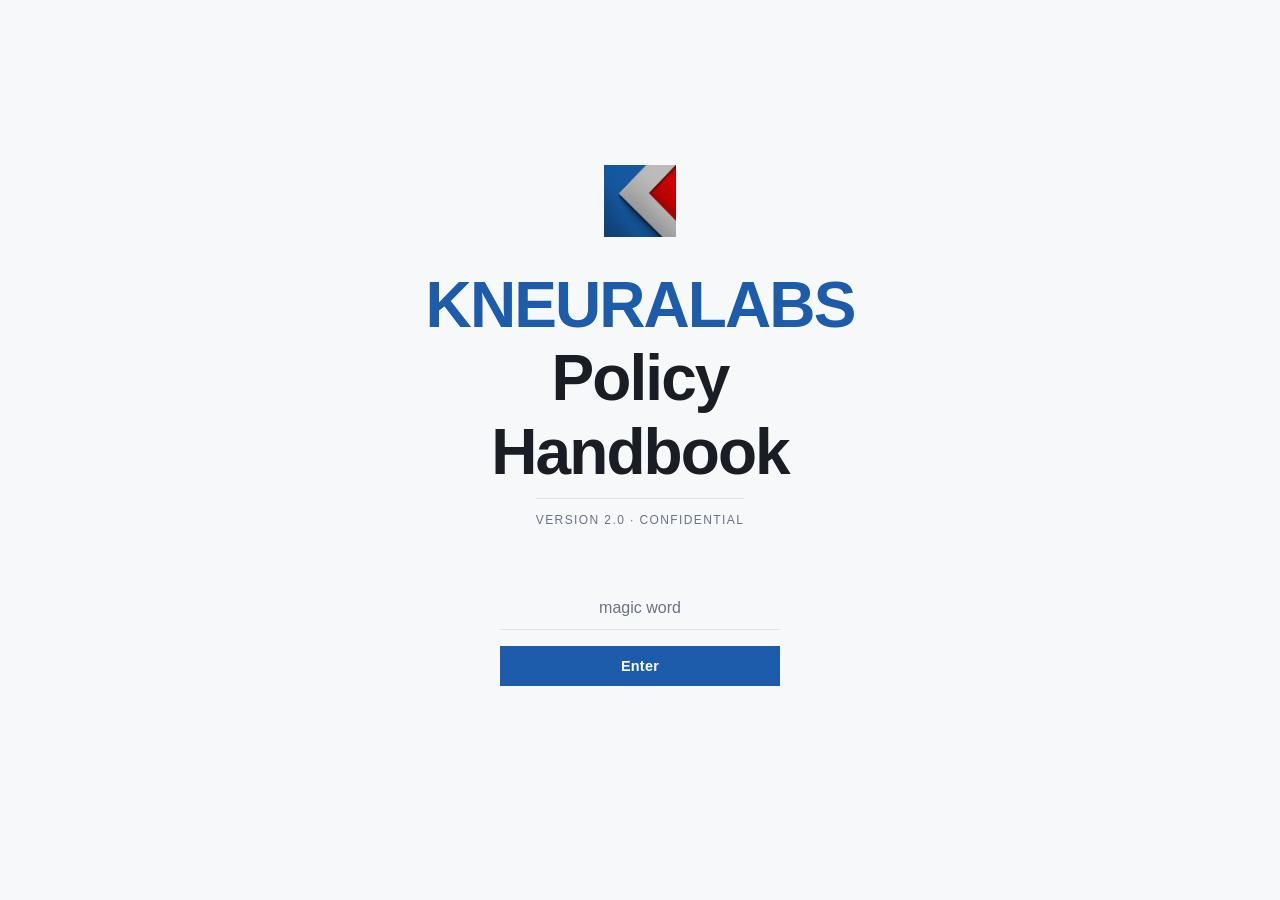
==== commit ebe1827e: "Replace logo marks with LOGO.png throughout site - index.html: swap inline SVG logo mark for <img sr" ====
--- a/pages/acknowledge.html
+++ b/pages/acknowledge.html
@@ -5,6 +5,7 @@
 <meta name="viewport" content="width=device-width,initial-scale=1,viewport-fit=cover">
 <title>KNEURALABS · Acknowledge</title>
 <link rel="stylesheet" href="../style.css">
+<link rel="icon" href="../LOGO.png" type="image/png">
 <link rel="icon" href="../favicon.svg" type="image/svg+xml">
 <meta name="description" content="KNEURALABS Policy Handbook — confidential internal document.">
 <meta property="og:title" content="KNEURALABS · Policy Handbook">
@@ -18,12 +19,7 @@
   <div class="wiki-sidebar" id="sidebar">
     <div class="sidebar-header">
       <div class="sidebar-logo">
-        <svg viewBox="0 0 32 32" xmlns="http://www.w3.org/2000/svg" aria-label="Kneuralabs logo" role="img">
-          <rect width="32" height="32" fill="#1C5CAA" rx="3"/>
-          <polygon points="10,16 26,7 26,25" fill="#C8281E"/>
-          <polygon points="6,16 26,3 26,7 10,16" fill="#D0D2D6"/>
-          <polygon points="6,16 26,29 26,25 10,16" fill="#D0D2D6"/>
-        </svg>
+        <img src="../LOGO.png" alt="Kneuralabs logo" style="width:32px;height:32px;object-fit:cover;border-radius:3px">
         <h1>KNEURALABS</h1>
       </div>
       <p>Policy Handbook</p>
